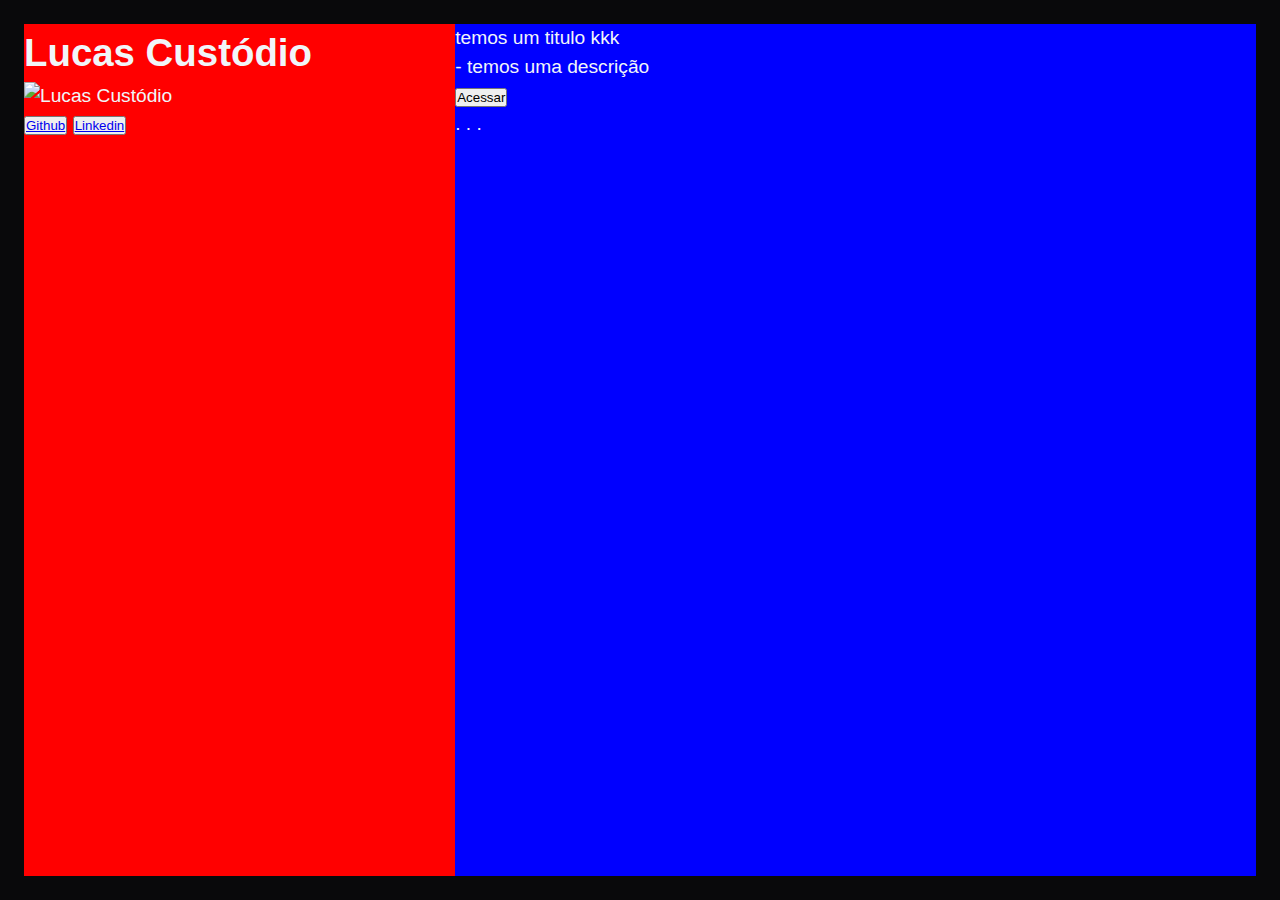
==== index.html @ 13839310 "1st commit" ====
<!DOCTYPE html>
<html lang="pt">
  <head>
    <meta charset="UTF-8" />
    <meta name="viewport" content="width=device-width, initial-scale=1.0" />
    <link rel="stylesheet" href="./styles.css" />
    <title>Lucas Custódio</title>
  </head>
  <body>
    <div class="portfolio-container">
      <div class="about-me-container">
        <h1 class="about-me-title">Lucas Custódio</h1>
        <img
        class="about-me-image"
        src="https://avatars.githubusercontent.com/u/86917624?v=4"
        alt="Lucas Custódio"
        />
        <div class="socials-container">
        <button>
          <a href="#">Github</a>
        </button>
        <button>
          <a href="#">Linkedin</a>
        </button>
      </div>
      <div class="about-me-footer"></div>
    </div>
    <div class="projects-container">
      <span class="projects-title">temos um titulo kkk</span>
      <img class="projects-preview" src="" alt="" />
      <div class="projects-info-bar">
        <div class="projects-description">- temos uma descrição</div>
        <button class="access-project">Acessar</button>
      </div>
      <div class="slider-dots">. . .</div>
    </div>
  </div>
  </body>
</html>
---- styles.css ----
* {
  margin: 0;
  padding: 0;
  box-sizing: border-box;
}

body {
  font-family: "Roboto", sans-serif;
  background-color: #09090b;
}

.portfolio-container {
  display: flex;
  flex-direction: row;
  justify-content: center;
  height: 100svh;
  padding: 1.5rem;
  border-radius: 15px;
  color: #f1f5f9;
  font-size: 1.2rem;
  line-height: 1.5;
  overflow: hidden;
}

.about-me-container {
  background-color: red;
  width: 35%;
  height: 100%;
}

.projects-container {
  background-color: blue;
  width: 65%;
  height: 100%;
}

.checkered-background {
  background-color: #09090b;
  background-size: cover;
}

.checkered-background::before {
  content: "";
  position: absolute;
  top: 0;
  right: 0;
  bottom: 0;
  left: 0;
  opacity: 0.04;
  background-image: url("data:image/svg+xml,%3csvg xmlns='http://www.w3.org/2000/svg' viewBox='0 0 32 32' width='32' height='32' fill='none' stroke='%23f1f5f9'%3e%3cpath d='M0 .5H31.5V32'/%3e%3c/svg%3e");
  pointer-events: none;
  z-index: 0;
}
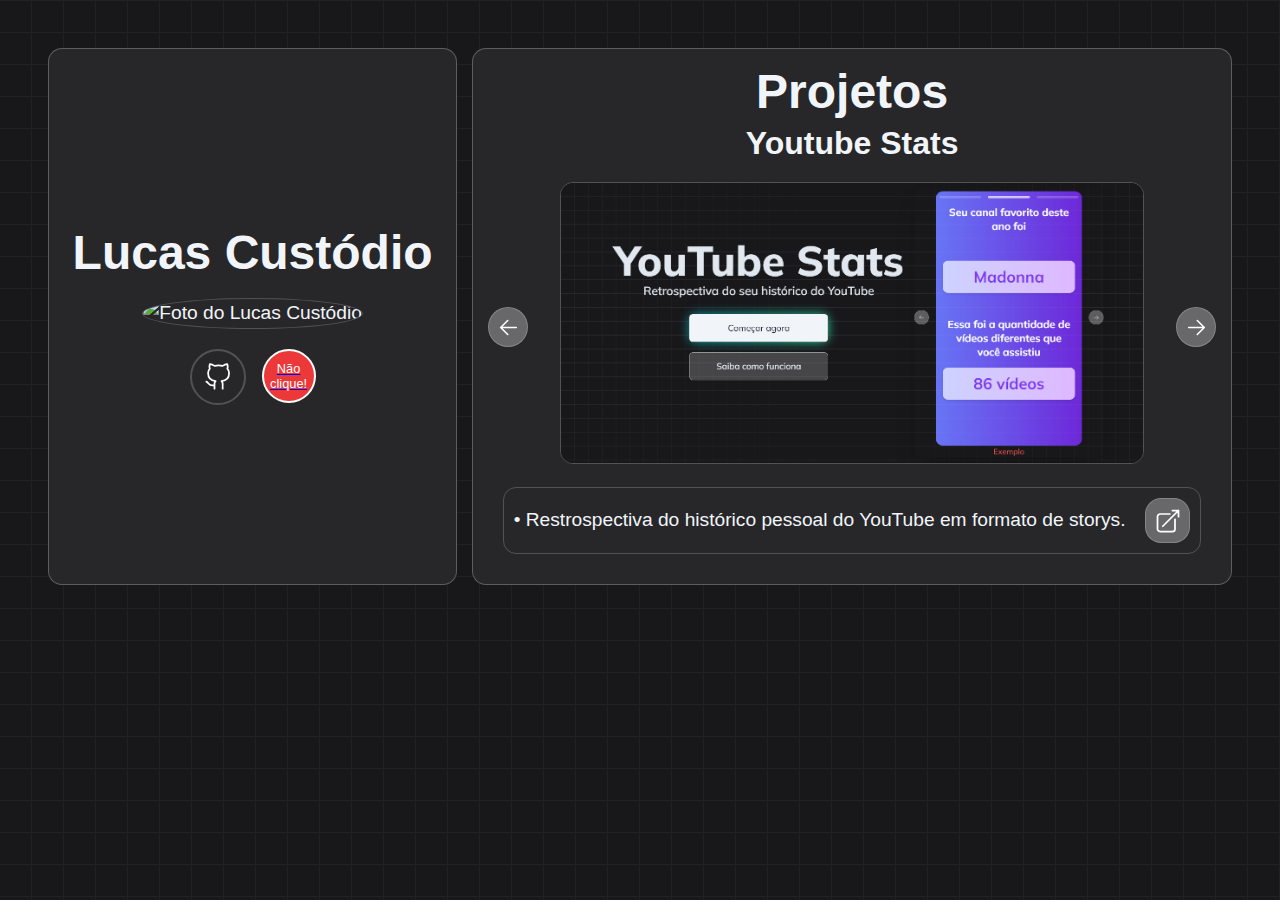
==== commit 4e5c6504: "first commit" ====
--- a/index.html
+++ b/index.html
@@ -3,37 +3,110 @@
   <head>
     <meta charset="UTF-8" />
     <meta name="viewport" content="width=device-width, initial-scale=1.0" />
+    <title>Lucas Custódio</title>
+    <link rel="icon" type="image/x-icon" href="/media/LC-LOGO.ico" />
     <link rel="stylesheet" href="./styles.css" />
-    <title>Lucas Custódio</title>
+    <script src="scripts.js" defer></script>
   </head>
-  <body>
+  <body class="checkered-background">
     <div class="portfolio-container">
       <div class="about-me-container">
         <h1 class="about-me-title">Lucas Custódio</h1>
-        <img
-        class="about-me-image"
-        src="https://avatars.githubusercontent.com/u/86917624?v=4"
-        alt="Lucas Custódio"
-        />
-        <div class="socials-container">
-        <button>
-          <a href="#">Github</a>
-        </button>
-        <button>
-          <a href="#">Linkedin</a>
-        </button>
+        <picture class="about-me-img-container">
+          <img
+            class="about-me-img"
+            src="https://avatars.githubusercontent.com/u/86917624?v=4"
+            alt="Foto do Lucas Custódio"
+          />
+        </picture>
+        <div class="social-buttons-container">
+          <a href="https://github.com/mamutthe" target="_blank">
+            <button class="social-button github-button">
+              <svg
+                xmlns="http://www.w3.org/2000/svg"
+                width="28"
+                height="28"
+                class="social-icon"
+                viewBox="0 0 24 24"
+                fill="none"
+                stroke="currentColor"
+                stroke-width="1.5"
+                stroke-linecap="round"
+                stroke-linejoin="round"
+              >
+                <path
+                  d="M9 19c-5 1.5-5-2.5-7-3m14 6v-3.87a3.37 3.37 0 0 0-.94-2.61c3.14-.35 6.44-1.54 6.44-7A5.44 5.44 0 0 0 20 4.77 5.07 5.07 0 0 0 19.91 1S18.73.65 16 2.48a13.38 13.38 0 0 0-7 0C6.27.65 5.09 1 5.09 1A5.07 5.07 0 0 0 5 4.77a5.44 5.44 0 0 0-1.5 3.78c0 5.42 3.3 6.61 6.44 7A3.37 3.37 0 0 0 9 18.13V22"
+                ></path>
+              </svg>
+            </button>
+          </a>
+          <a href="badHTML.html">
+            <button class="troll-button">Não clique!</button>
+          </a>
+        </div>
       </div>
-      <div class="about-me-footer"></div>
+      <div class="projects-container">
+        <span class="projects-title">Projetos</span>
+        <span class="project-name"></span>
+        <div class="projects-slider-container">
+          <button class="slide-button prev-slide-button">
+            <svg
+              xmlns="http://www.w3.org/2000/svg"
+              fill="none"
+              viewBox="0 0 24 24"
+              stroke-width="1.5"
+              stroke="currentColor"
+              class="slide-button-icon"
+            >
+              <path
+                stroke-linecap="round"
+                stroke-linejoin="round"
+                d="M19.5 12h-15m0 0l6.75 6.75M4.5 12l6.75-6.75"
+              />
+            </svg>
+          </button>
+          <picture class="project-img-container">
+            <img class="project-img" src="" alt="Imagem do Projeto"/>
+          </picture>
+          <button class="slide-button next-slide-button">
+            <svg
+              xmlns="http://www.w3.org/2000/svg"
+              fill="none"
+              viewBox="0 0 24 24"
+              stroke-width="1.5"
+              stroke="currentColor"
+              class="slide-button-icon"
+            >
+              <path
+                stroke-linecap="round"
+                stroke-linejoin="round"
+                d="M4.5 12h15m0 0l-6.75-6.75M19.5 12l-6.75 6.75"
+              />
+            </svg>
+          </button>
+        </div>
+        <div class="project-description-container">
+          <span class="project-description"> </span>
+          <a id="project-link" href="#" target="_blank">
+            <button class="access-button">
+              <svg
+                xmlns="http://www.w3.org/2000/svg"
+                fill="none"
+                viewBox="0 0 24 24"
+                stroke-width="1.5"
+                stroke="currentColor"
+                class="access-button-icon"
+              >
+                <path
+                  stroke-linecap="round"
+                  stroke-linejoin="round"
+                  d="M13.5 6H5.25A2.25 2.25 0 003 8.25v10.5A2.25 2.25 0 005.25 21h10.5A2.25 2.25 0 0018 18.75V10.5m-10.5 6L21 3m0 0h-5.25M21 3v5.25"
+                />
+              </svg>
+            </button>
+          </a>
+        </div>
+      </div>
     </div>
-    <div class="projects-container">
-      <span class="projects-title">temos um titulo kkk</span>
-      <img class="projects-preview" src="" alt="" />
-      <div class="projects-info-bar">
-        <div class="projects-description">- temos uma descrição</div>
-        <button class="access-project">Acessar</button>
-      </div>
-      <div class="slider-dots">. . .</div>
-    </div>
-  </div>
   </body>
 </html>
--- a/styles.css
+++ b/styles.css
@@ -4,39 +4,32 @@
   box-sizing: border-box;
 }
 
+:root {
+  --dark-grey: #18181b;
+  --light-grey: #27272a;
+  --translucid-white: rgba(255, 255, 255, 0.2);
+}
+
+.polka-background {
+  background-image: radial-gradient(rgb(255, 255, 255) 10%, transparent 10%);
+  background-position: 20px 20px;
+  background-size: 40px 40px;
+  background-color: var(--dark-grey);
+}
+
 body {
   font-family: "Roboto", sans-serif;
-  background-color: #09090b;
-}
-
-.portfolio-container {
-  display: flex;
-  flex-direction: row;
-  justify-content: center;
-  height: 100svh;
-  padding: 1.5rem;
-  border-radius: 15px;
-  color: #f1f5f9;
-  font-size: 1.2rem;
-  line-height: 1.5;
-  overflow: hidden;
-}
-
-.about-me-container {
-  background-color: red;
-  width: 35%;
-  height: 100%;
-}
-
-.projects-container {
-  background-color: blue;
-  width: 65%;
-  height: 100%;
+  padding: 3rem;
+}
+
+@media (max-width: 450px) {
+  body {
+    padding: 0.8rem;
+  }
 }
 
 .checkered-background {
-  background-color: #09090b;
-  background-size: cover;
+  background-color: var(--dark-grey);
 }
 
 .checkered-background::before {
@@ -49,5 +42,315 @@
   opacity: 0.04;
   background-image: url("data:image/svg+xml,%3csvg xmlns='http://www.w3.org/2000/svg' viewBox='0 0 32 32' width='32' height='32' fill='none' stroke='%23f1f5f9'%3e%3cpath d='M0 .5H31.5V32'/%3e%3c/svg%3e");
   pointer-events: none;
-  z-index: 0;
-}
+  z-index: -1;
+}
+
+.portfolio-container {
+  display: flex;
+  flex-direction: row;
+  justify-content: center;
+  gap: 15px;
+  height: 100%;
+  color: #f1f5f9;
+  font-size: 1.2rem;
+  line-height: 1.5;
+  overflow: hidden;
+}
+
+@media (max-width: 450px) {
+  .portfolio-container {
+    flex-direction: column;
+  }
+}
+
+/* About me */
+.about-me-container {
+  display: flex;
+  flex-direction: column;
+  align-items: center;
+  justify-content: center;
+  border: 1px solid rgba(255, 255, 255, 0.25);
+  border-radius: 14px;
+  gap: 20px;
+  background-color: var(--light-grey);
+  width: 35%;
+  height: auto;
+  overflow: hidden;
+}
+
+@media (max-width: 450px) {
+  .about-me-container {
+    flex-direction: row;
+    width: 100%;
+    height: 15%;
+  }
+}
+
+.about-me-title {
+  font-weight: bolder;
+  text-align: center;
+  line-height: 50px;
+  font-size: 3rem;
+}
+
+@media (max-width: 450px) {
+  .about-me-title {
+    font-weight: normal;
+    font-size: 1.6rem;
+    line-height: 30px;
+  }
+}
+
+.about-me-img-container {
+  object-fit: cover;
+}
+
+.about-me-img {
+  height: 20svw;
+  width: 100%;
+  border-radius: 50%;
+  border: 1px solid var(--translucid-white);
+  pointer-events: none;
+}
+
+@media (max-width: 450px) {
+  .about-me-img {
+    display: none;
+  }
+}
+
+.social-buttons-container {
+  display: flex;
+  flex-direction: row;
+  gap: 1rem;
+}
+
+.social-button {
+  display: flex;
+  justify-content: center;
+  align-items: center;
+  height: 3.5rem;
+  width: 3.5rem;
+  border-radius: 50%;
+  border: 2px solid var(--translucid-white);
+  background: none;
+  cursor: pointer;
+}
+
+@media (max-width: 450px) {
+  .social-button {
+    height: 2.2rem;
+    width: 2.2rem;
+  }
+}
+
+.social-button:hover {
+  border: 2px solid rgba(255, 255, 255, 0.664);
+}
+
+.social-icon {
+  color: white;
+}
+
+@media (max-width: 450px) {
+  .social-icon {
+    height: 1.5rem;
+    width: 1.5rem;
+  }
+}
+
+.troll-button {
+  display:flex;
+  justify-content: center;
+  align-items:center;
+  background-color: rgb(236, 56, 56);
+  border: solid 2px white;
+  border-radius: 50%;
+  height: 50px;
+  width: 50px;
+  color: white;
+  text-align: center;
+  font-size: 0.8rem;
+  padding: 25px;
+  cursor: pointer;
+}
+
+@media (max-width: 450px) {
+  .troll-button {
+    display: none;
+  }
+}
+
+/* Projects */
+.projects-container {
+  display: flex;
+  flex-direction: column;
+  align-items: center;
+  justify-content: center;
+  gap: 15px;
+  border: 1px solid rgba(255, 255, 255, 0.25);
+  border-radius: 14px;
+  width: 65%;
+  height: 100%;
+  padding-top: 30px;
+  padding-bottom: 30px;
+  background-color: var(--light-grey);
+}
+
+@media (max-width: 450px) {
+  .projects-container {
+    height: 85%;
+    width: 100%;
+    justify-content: flex-start;
+    gap: 8px;
+    padding-top: 10px;
+    padding-bottom: 0px;
+  }
+}
+
+.projects-title {
+  font-weight: bolder;
+  text-align: center;
+  line-height: 25px;
+  font-size: 3rem;
+}
+
+@media (max-width: 450px) {
+  .projects-title {
+    font-weight: normal;
+    font-size: 1.4rem;
+    line-height: 20px;
+  }
+}
+
+.project-name {
+  font-weight: bold;
+  text-align: center;
+  font-size: 2rem;
+}
+
+@media (max-width: 450px) {
+  .project-name {
+    font-weight: bold;
+    font-size: 1.6rem;
+    line-height: 20px;
+  }
+}
+
+.projects-slider-container {
+  display: flex;
+  flex-direction: row;
+  align-items: center;
+  width: 100%;
+  padding-right: 15px;
+  padding-left: 15px;
+}
+
+.project-img-container {
+  object-fit: cover;
+}
+
+.project-img {
+  height: 22svw;
+  border: 1px solid var(--translucid-white);
+  border-radius: 13px;
+  pointer-events: none;
+}
+
+@media (max-width: 450px) {
+  .project-img {
+    height: 110svw;
+  }
+}
+
+.project-description-container {
+  display: flex;
+  flex-direction: row;
+  align-items: center;
+  justify-content: center;
+  padding: 10px;
+  border: 1px solid var(--translucid-white);
+  border-radius: 13px;
+  gap: 20px;
+}
+
+@media (max-width: 450px) {
+  .project-description-container {
+    display: none;
+  }
+}
+
+.access-button {
+  display: flex;
+  justify-content: center;
+  align-items: center;
+  height: 45px;
+  width: 45px;
+  color: white;
+  font: bold;
+  font-size: medium;
+  background-color: rgba(255, 255, 255, 0.3);
+  border-radius: 16px;
+  border: 1px solid var(--translucid-white);
+  cursor: pointer;
+}
+
+.access-button:hover {
+  background-color: rgba(255, 255, 255, 0.4);
+  border: 1px solid rgba(255, 255, 255, 0.3);
+  box-shadow: 0 10px 15px -3px rgba(255, 255, 255, 0.025),
+    0 4px 6px -4px rgba(255, 255, 255, 0.025);
+}
+
+.access-button-icon {
+  color: white;
+  height: 28px;
+  width: 28px;
+}
+
+.slide-button {
+  display: flex;
+  justify-content: center;
+  align-items: center;
+  height: 40px;
+  width: 40px;
+  background-color: rgba(255, 255, 255, 0.3);
+  border-radius: 50%;
+  border: 1px solid var(--translucid-white);
+  cursor: pointer;
+}
+
+@media (max-width: 450px) {
+  .slide-button {
+    height: 20px;
+    width: 20px;
+  }
+}
+
+.slide-button:hover {
+  background-color: rgba(255, 255, 255, 0.4);
+  border: 1px solid rgba(255, 255, 255, 0.3);
+  box-shadow: 0 10px 15px -3px rgba(255, 255, 255, 0.025),
+    0 4px 6px -4px rgba(255, 255, 255, 0.025);
+}
+
+.slide-button-icon {
+  color: white;
+  height: 25px;
+  width: 25px;
+}
+
+@media (max-width: 450px) {
+  .slide-button-icon {
+    height: 14px;
+    width: 14px;
+  }
+}
+
+.prev-slide-button {
+  margin-right: auto;
+}
+
+.next-slide-button {
+  margin-left: auto;
+}
